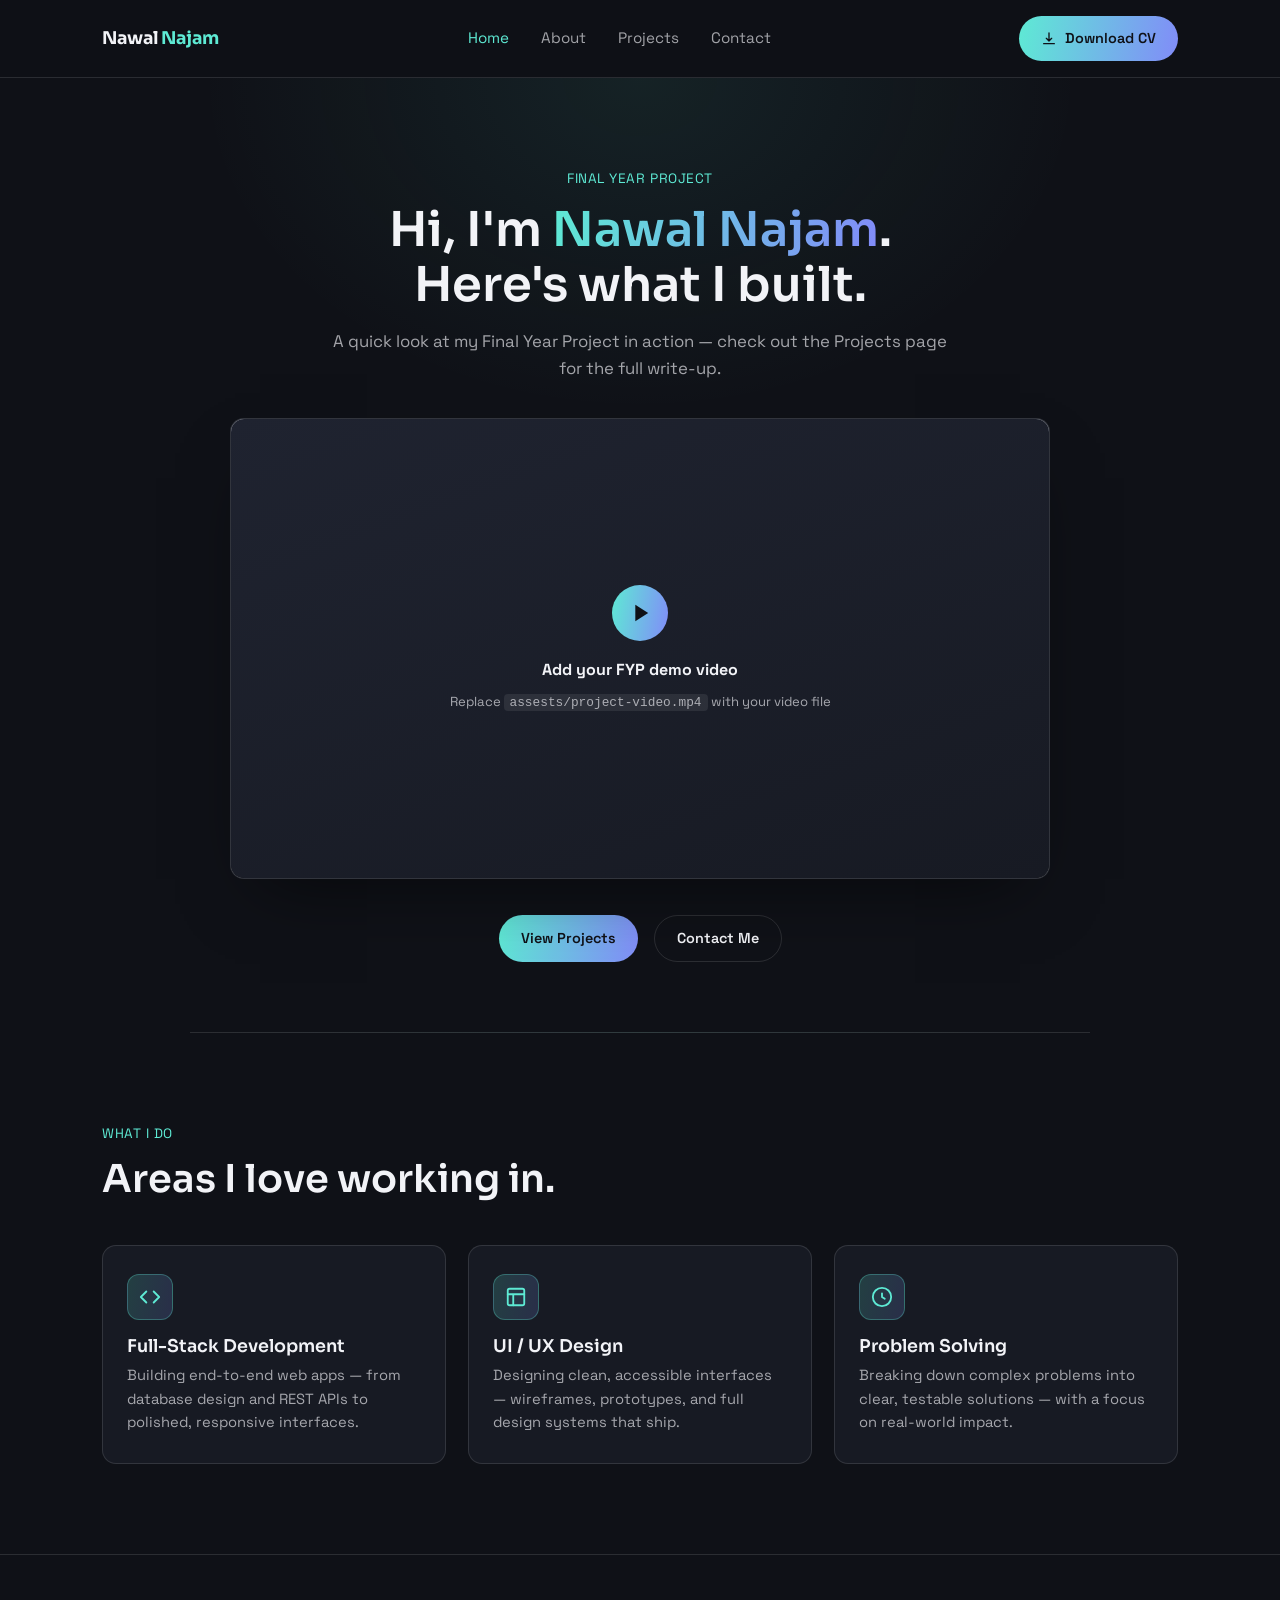
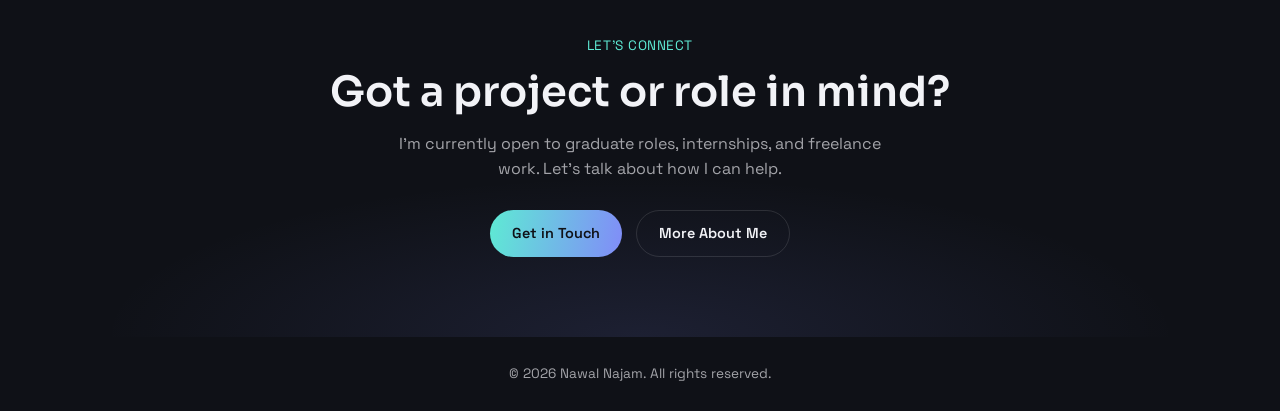
==== index.html @ 9804e381 "Initial portfolio commit" ====
<!DOCTYPE html>
<html lang="en">
<head>
<meta charset="UTF-8">
<meta name="viewport" content="width=device-width, initial-scale=1.0">
<title>Nawal Najam — Portfolio</title>
<link rel="preconnect" href="https://fonts.googleapis.com">
<link rel="preconnect" href="https://fonts.gstatic.com" crossorigin>
<link href="https://fonts.googleapis.com/css2?family=Space+Grotesk:wght@400;500;600;700&family=Sora:wght@500;600;700&display=swap" rel="stylesheet">
<style>
:root{
  --bg:#0f1117; --bg-2:#171a23; --bg-3:#1f2330;
  --text:#f2f3f7; --text-dim:rgba(242,243,247,0.65);
  --line:rgba(242,243,247,0.12);
  --accent:#5eead4; --accent-2:#818cf8;
  --radius:14px;
}
*{margin:0;padding:0;box-sizing:border-box;}
html{scroll-behavior:smooth;}
body{background:var(--bg);color:var(--text);font-family:'Space Grotesk',sans-serif;line-height:1.6;}
h1,h2,h3{font-family:'Sora',sans-serif;font-weight:600;line-height:1.15;}
a{color:inherit;text-decoration:none;}
ul{list-style:none;}
.section-inner,.nav-inner{max-width:1140px;margin:0 auto;padding:0 32px;}
.eyebrow{font-size:.85rem;color:var(--accent);letter-spacing:.04em;text-transform:uppercase;margin-bottom:12px;}

/* ===== NAVBAR ===== */
.navbar{position:sticky;top:0;z-index:100;background:rgba(15,17,23,.85);backdrop-filter:blur(12px);border-bottom:1px solid var(--line);}
.nav-inner{display:flex;align-items:center;justify-content:space-between;padding-top:16px;padding-bottom:16px;}

/* ===== ANIMATED LOGO ===== */
.logo{
  font-family:'Sora',sans-serif;
  font-size:1.1rem;
  font-weight:700;
  display:inline-flex;
  align-items:center;
  gap:2px;
}
.logo .word{
  display:inline-flex;
}
.logo .word span{
  display:inline-block;
  opacity:0;
  transform:translateY(-10px);
  animation:letterDrop .38s ease forwards;
}
.logo .word:not(.accent-word) span:nth-child(1){animation-delay:.10s;}
.logo .word:not(.accent-word) span:nth-child(2){animation-delay:.20s;}
.logo .word:not(.accent-word) span:nth-child(3){animation-delay:.30s;}
.logo .word:not(.accent-word) span:nth-child(4){animation-delay:.40s;}
.logo .word:not(.accent-word) span:nth-child(5){animation-delay:.50s;}
.logo .accent-word span{color:var(--accent);}
.logo .accent-word span:nth-child(1){animation-delay:.75s;}
.logo .accent-word span:nth-child(2){animation-delay:.85s;}
.logo .accent-word span:nth-child(3){animation-delay:.95s;}
.logo .accent-word span:nth-child(4){animation-delay:1.05s;}
.logo .accent-word span:nth-child(5){animation-delay:1.15s;}

@keyframes letterDrop{
  0%   { opacity:0; transform:translateY(-12px) scale(.75); }
  60%  { opacity:1; transform:translateY(3px) scale(1.08); }
  100% { opacity:1; transform:translateY(0) scale(1); }
}
.logo:hover .word span{
  text-shadow:0 0 12px rgba(94,234,212,.7);
  transition:text-shadow .3s ease;
}

.nav-links{display:flex;gap:32px;}
.nav-links a{font-size:.95rem;color:var(--text-dim);transition:color .2s;}
.nav-links a:hover{color:var(--text);}
.nav-right{display:flex;align-items:center;gap:16px;}
.btn{display:inline-flex;align-items:center;gap:8px;padding:11px 22px;border-radius:100px;font-size:.9rem;font-weight:600;cursor:pointer;border:none;transition:transform .2s,box-shadow .2s;}
.btn-download{background:linear-gradient(100deg,var(--accent),var(--accent-2));color:#0f1117;}
.btn-download:hover{transform:translateY(-2px);box-shadow:0 10px 26px -10px rgba(94,234,212,.5);}
.btn-primary{background:linear-gradient(100deg,var(--accent),var(--accent-2));color:#0f1117;}
.btn-primary:hover{transform:translateY(-2px);box-shadow:0 10px 26px -10px rgba(94,234,212,.5);}
.btn-ghost{border:1px solid var(--line);color:var(--text);background:transparent;}
.btn-ghost:hover{border-color:var(--accent);}
.hamburger{display:none;flex-direction:column;gap:5px;background:none;border:none;cursor:pointer;padding:4px;}
.hamburger span{width:24px;height:2px;background:var(--text);display:block;transition:all .3s;}
.mobile-panel{display:none;flex-direction:column;padding:8px 32px 22px;border-top:1px solid var(--line);}
.mobile-panel a{padding:13px 0;font-size:1rem;color:var(--text-dim);border-bottom:1px solid var(--line);}
.mobile-panel.show{display:flex;}
.mobile-download{margin-top:14px;text-align:center;background:linear-gradient(100deg,var(--accent),var(--accent-2));color:#0f1117!important;border-radius:100px;border-bottom:none!important;font-weight:600;}
@media (max-width:820px){.nav-links{display:none;}.hamburger{display:flex;}.btn-download{padding:9px 16px;font-size:.85rem;}}

/* ===== HERO ===== */
.hero{min-height:auto;padding:90px 32px 70px;max-width:900px;margin:0 auto;text-align:center;display:flex;flex-direction:column;align-items:center;gap:36px;background:radial-gradient(ellipse 70% 50% at 50% 0%,rgba(94,234,212,.08),transparent 70%);}
.hero-text h1{font-size:clamp(2rem,4.4vw,3rem);margin-bottom:16px;}

/* ⭐ ANIMATED HERO NAME */
.hero-text .accent{
  display:inline-block;
  background:linear-gradient(100deg,var(--accent),var(--accent-2),var(--accent),var(--accent-2));
  background-size:300% auto;
  -webkit-background-clip:text;
  background-clip:text;
  color:transparent;
  animation:heroShimmer 4s linear infinite, heroFloat 3s ease-in-out infinite;
}

@keyframes heroShimmer{
  0%   { background-position:0% center; }
  100% { background-position:300% center; }
}

@keyframes heroFloat{
  0%,100% { transform:translateY(0); filter:drop-shadow(0 0 0 rgba(94,234,212,0)); }
  50%     { transform:translateY(-4px); filter:drop-shadow(0 0 18px rgba(94,234,212,.55)); }
}

.hero-text .lede{color:var(--text-dim);font-size:1.05rem;max-width:56ch;margin:0 auto;}
.video-wrap{position:relative;width:100%;max-width:820px;aspect-ratio:16/9;border-radius:var(--radius);overflow:hidden;background:var(--bg-2);border:1px solid var(--line);box-shadow:0 30px 70px -30px rgba(0,0,0,.6);}
.video-wrap video{width:100%;height:100%;display:block;object-fit:cover;background:#000;}
.video-placeholder{position:absolute;inset:0;display:flex;flex-direction:column;align-items:center;justify-content:center;gap:10px;background:linear-gradient(160deg,var(--bg-3),var(--bg-2));pointer-events:none;text-align:center;padding:20px;}
.video-placeholder .play-icon{width:56px;height:56px;border-radius:50%;background:linear-gradient(100deg,var(--accent),var(--accent-2));color:#0f1117;display:flex;align-items:center;justify-content:center;margin-bottom:6px;}
.video-placeholder .hint{font-size:.82rem;color:var(--text-dim);line-height:1.5;}
.video-placeholder code{background:rgba(255,255,255,.08);padding:1px 6px;border-radius:4px;font-size:.8rem;}
.hero-actions{display:flex;gap:16px;flex-wrap:wrap;justify-content:center;}

/* ===== SECTIONS ===== */
section{padding:90px 0;border-bottom:1px solid var(--line);}
.section-title{font-size:clamp(1.8rem,3.6vw,2.4rem);margin-bottom:44px;}
footer{text-align:center;padding:26px;color:var(--text-dim);font-size:.85rem;}
.nav-links a.active,.mobile-panel a.active{color:var(--accent);}

/* ===== "WHAT I DO" CARDS ===== */
.do-grid{display:grid;grid-template-columns:repeat(3,1fr);gap:22px;}
.do-card{
  background:var(--bg-2);
  border:1px solid var(--line);
  border-radius:var(--radius);
  padding:28px 24px;
  transition:transform .25s ease, border-color .25s ease;
}
.do-card:hover{transform:translateY(-5px);border-color:rgba(94,234,212,.4);}
.do-icon{
  width:46px;height:46px;
  border-radius:12px;
  background:linear-gradient(100deg, rgba(94,234,212,.18), rgba(129,140,248,.18));
  border:1px solid rgba(94,234,212,.3);
  display:flex;align-items:center;justify-content:center;
  color:var(--accent);
  margin-bottom:16px;
}
.do-card h3{font-size:1.1rem;margin-bottom:8px;}
.do-card p{color:var(--text-dim);font-size:.92rem;}

/* ===== CTA SECTION ===== */
.cta-section{
  padding:80px 0;
  background:
    radial-gradient(ellipse 60% 60% at 50% 100%, rgba(129,140,248,.12), transparent 70%);
  border-bottom:none;
}
.cta-inner{
  max-width:760px;
  margin:0 auto;
  text-align:center;
  padding:0 32px;
}
.cta-inner h2{
  font-size:clamp(1.8rem,4vw,2.6rem);
  margin-bottom:14px;
}
.cta-inner p{
  color:var(--text-dim);
  max-width:52ch;
  margin:0 auto 28px;
}
.cta-actions{display:flex;gap:14px;justify-content:center;flex-wrap:wrap;}

@media (max-width:900px){
  section{padding:70px 0;}
  .do-grid{grid-template-columns:1fr 1fr;}
}
@media (max-width:760px){
  .section-inner,.nav-inner{padding:0 20px;}
  .nav-inner{padding-top:14px;padding-bottom:14px;}
  .logo{font-size:1rem;}
  section{padding:56px 0;}
  .hero{padding:56px 20px 44px;gap:24px;}
  .hero-text .lede{font-size:.98rem;}
  .hero-actions{width:100%;}
  .hero-actions .btn{flex:1;text-align:center;justify-content:center;}
  .do-grid{grid-template-columns:1fr;}
  .cta-inner{padding:0 20px;}
}
@media (max-width:480px){
  .section-inner,.nav-inner{padding:0 16px;}
  .mobile-panel{padding:8px 16px 20px;}
  .btn-download{padding:8px 14px;font-size:.8rem;}
  .btn-download svg{width:14px;height:14px;}
  .video-placeholder .play-icon{width:44px;height:44px;}
  .video-placeholder .hint{font-size:.76rem;}
}
</style>
</head>
<body>

<header class="navbar">
  <div class="nav-inner">
    <!-- ⭐ ANIMATED LOGO -->
    <a href="index.html" class="logo" aria-label="Nawal Najam">
      <span class="word">
        <span>N</span><span>a</span><span>w</span><span>a</span><span>l</span>
      </span>
      <span class="word accent-word">
        <span>N</span><span>a</span><span>j</span><span>a</span><span>m</span>
      </span>
    </a>

    <nav class="nav-links">
      <a href="index.html" data-page="index">Home</a>
      <a href="about.html" data-page="about">About</a>
      <a href="projects.html" data-page="projects">Projects</a>
      <a href="contact.html" data-page="contact">Contact</a>
    </nav>
    <div class="nav-right">
      <a href="assests/Nawal Najam Cv(1).pdf" download="NawalNajamCV.pdf" class="btn btn-download">
        <svg width="16" height="16" viewBox="0 0 24 24" fill="none" stroke="currentColor" stroke-width="2">
          <path d="M12 3v12m0 0l-4-4m4 4l4-4M4 19h16" stroke-linecap="round" stroke-linejoin="round"/>
        </svg>
        Download CV
      </a>
      <button class="hamburger" id="hamburger" aria-label="Open menu"><span></span><span></span><span></span></button>
    </div>
  </div>
  <div class="mobile-panel" id="mobilePanel">
    <a href="index.html" data-page="index">Home</a>
    <a href="about.html" data-page="about">About</a>
    <a href="projects.html" data-page="projects">Projects</a>
    <a href="contact.html" data-page="contact">Contact</a>
    <a href="assests/Nawal Najam Cv(1).pdf" download="NawalNajamCV.pdf" class="mobile-download">Download CV</a>
  </div>
</header>

<!-- ===== HERO ===== -->
<section class="hero">
  <div class="hero-text">
    <div class="eyebrow">Final Year Project</div>
    <h1>Hi, I'm <span class="accent">Nawal Najam</span>.<br>Here's what I built.</h1>
    <p class="lede">A quick look at my Final Year Project in action — check out the Projects page for the full write-up.</p>
  </div>
  <div class="video-wrap">
    <video id="fypVideo" controls preload="metadata" poster="assests/banner new.png">
      <source src="assests/project-video.mp4" type="video/mp4">
    </video>
    <div class="video-placeholder" id="videoPlaceholder" style="display:flex;">
      <div class="play-icon"><svg width="28" height="28" viewBox="0 0 24 24" fill="currentColor"><path d="M8 5v14l11-7z"/></svg></div>
      <p><strong>Add your FYP demo video</strong></p>
      <p class="hint">Replace <code>assests/project-video.mp4</code> with your video file</p>
    </div>
  </div>
  <div class="hero-actions">
    <a href="projects.html" class="btn btn-primary">View Projects</a>
    <a href="contact.html" class="btn btn-ghost">Contact Me</a>
  </div>
</section>

<!-- ===== WHAT I DO ===== -->
<section>
  <div class="section-inner">
    <div class="eyebrow">What I do</div>
    <h2 class="section-title">Areas I love working in.</h2>

    <div class="do-grid">
      <div class="do-card">
        <div class="do-icon">
          <svg width="22" height="22" viewBox="0 0 24 24" fill="none" stroke="currentColor" stroke-width="2">
            <path d="M16 18l6-6-6-6M8 6l-6 6 6 6" stroke-linecap="round" stroke-linejoin="round"/>
          </svg>
        </div>
        <h3>Full-Stack Development</h3>
        <p>Building end-to-end web apps — from database design and REST APIs to polished, responsive interfaces.</p>
      </div>

      <div class="do-card">
        <div class="do-icon">
          <svg width="22" height="22" viewBox="0 0 24 24" fill="none" stroke="currentColor" stroke-width="2">
            <rect x="3" y="3" width="18" height="18" rx="2"/>
            <path d="M3 9h18M9 21V9" stroke-linecap="round"/>
          </svg>
        </div>
        <h3>UI / UX Design</h3>
        <p>Designing clean, accessible interfaces — wireframes, prototypes, and full design systems that ship.</p>
      </div>

      <div class="do-card">
        <div class="do-icon">
          <svg width="22" height="22" viewBox="0 0 24 24" fill="none" stroke="currentColor" stroke-width="2">
            <circle cx="12" cy="12" r="10"/>
            <path d="M12 8v4l3 2" stroke-linecap="round" stroke-linejoin="round"/>
          </svg>
        </div>
        <h3>Problem Solving</h3>
        <p>Breaking down complex problems into clear, testable solutions — with a focus on real-world impact.</p>
      </div>
    </div>
  </div>
</section>

<!-- ===== CTA ===== -->
<section class="cta-section">
  <div class="cta-inner">
    <div class="eyebrow">Let's connect</div>
    <h2>Got a project or role in mind?</h2>
    <p>I'm currently open to graduate roles, internships, and freelance work. Let's talk about how I can help.</p>
    <div class="cta-actions">
      <a href="contact.html" class="btn btn-primary">Get in Touch</a>
      <a href="about.html" class="btn btn-ghost">More About Me</a>
    </div>
  </div>
</section>

<footer>© 2026 Nawal Najam. All rights reserved.</footer>
<script src="js/script.js"></script>
</body>
</html>
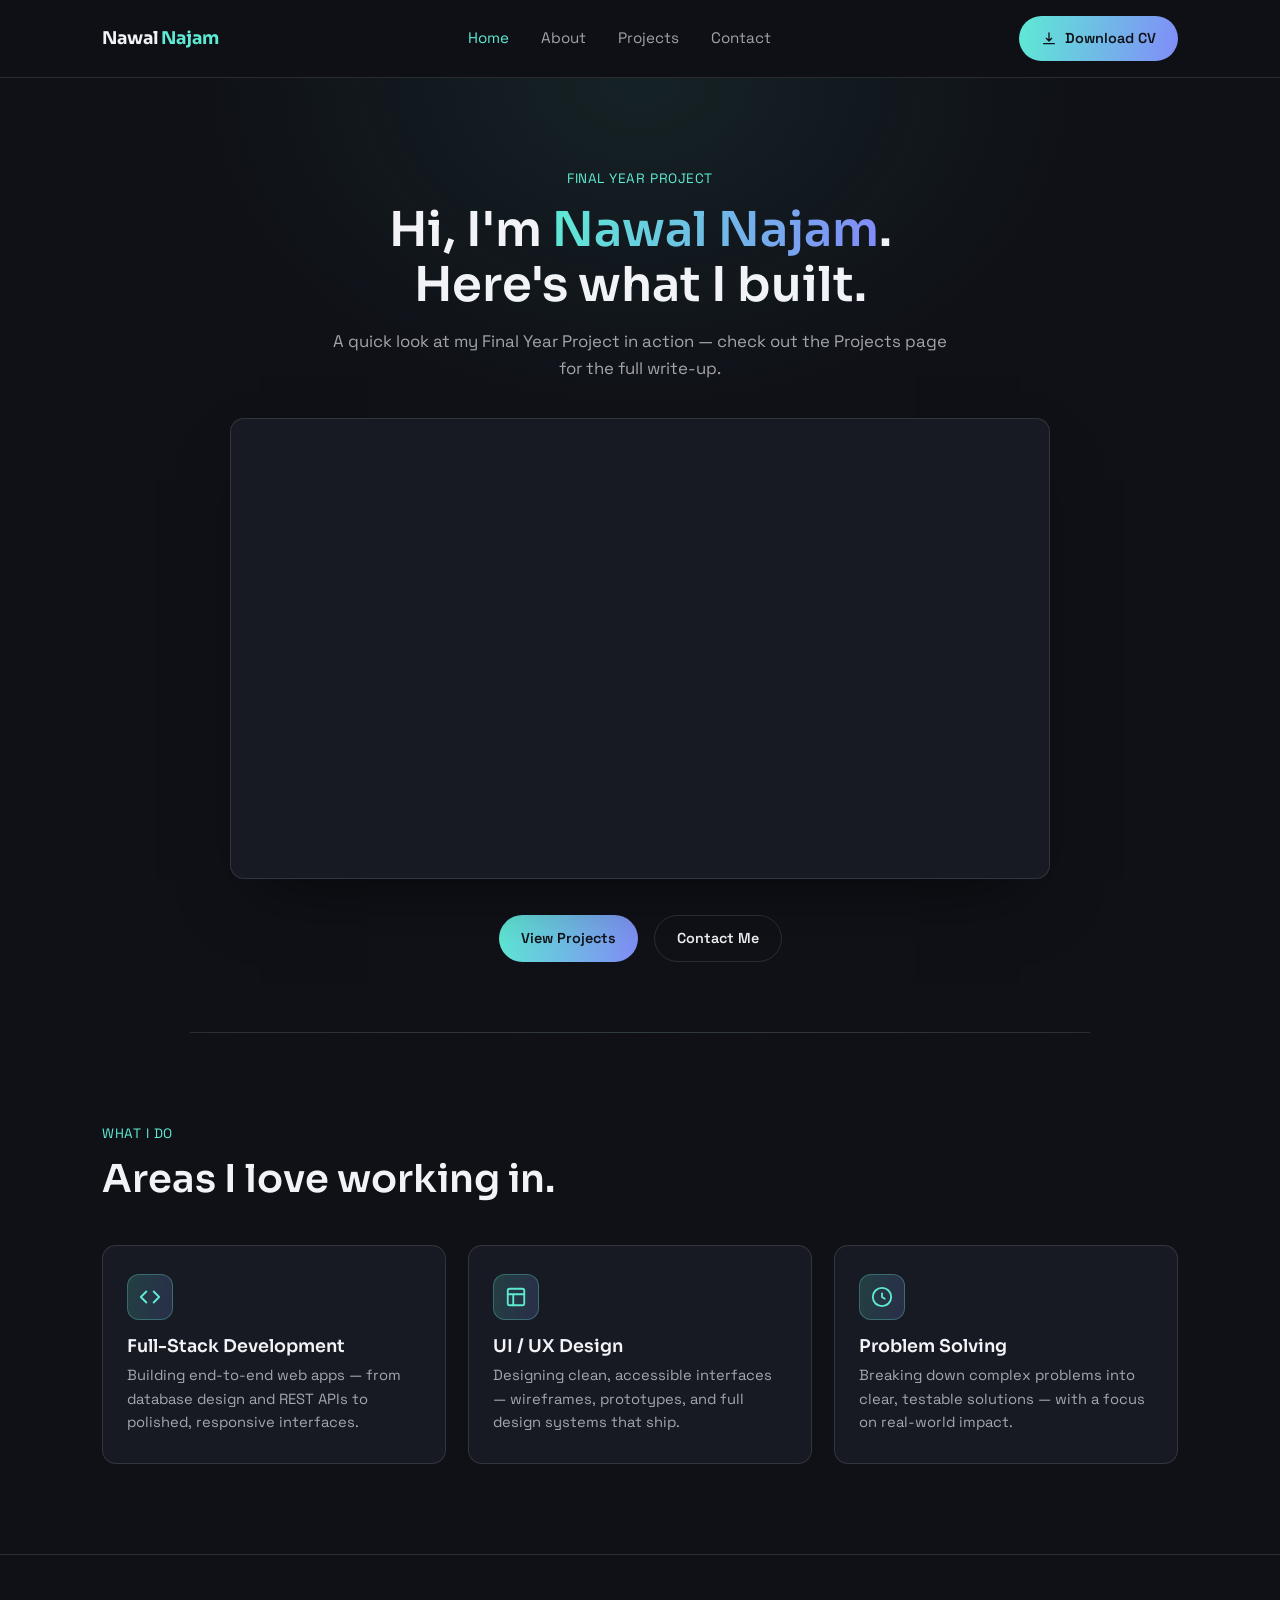
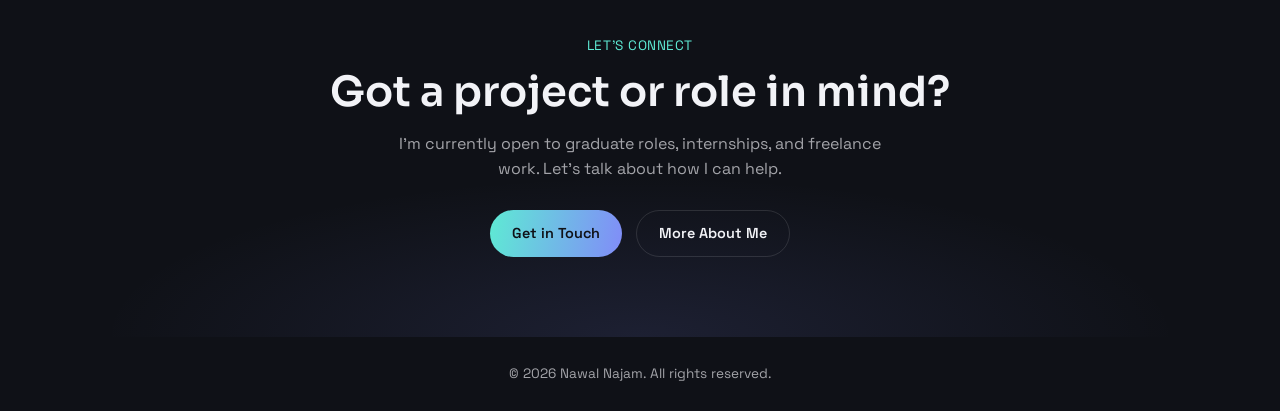
==== commit 5265488f: "Embed FYP demo video from YouTube" ====
--- a/index.html
+++ b/index.html
@@ -245,15 +245,18 @@
     <h1>Hi, I'm <span class="accent">Nawal Najam</span>.<br>Here's what I built.</h1>
     <p class="lede">A quick look at my Final Year Project in action — check out the Projects page for the full write-up.</p>
   </div>
-  <div class="video-wrap">
-    <video id="fypVideo" controls preload="metadata" poster="assests/banner new.png">
-      <source src="assests/project-video.mp4" type="video/mp4">
-    </video>
-    <div class="video-placeholder" id="videoPlaceholder" style="display:flex;">
-      <div class="play-icon"><svg width="28" height="28" viewBox="0 0 24 24" fill="currentColor"><path d="M8 5v14l11-7z"/></svg></div>
-      <p><strong>Add your FYP demo video</strong></p>
-      <p class="hint">Replace <code>assests/project-video.mp4</code> with your video file</p>
-    </div>
+<div class="video-wrap">
+  <iframe
+    src="https://www.youtube.com/embed/ao7VXri1sjA"
+    title="Car Trade Hub — FYP Demo"
+    frameborder="0"
+    allow="accelerometer; autoplay; clipboard-write; encrypted-media; gyroscope; picture-in-picture; web-share"
+    referrerpolicy="strict-origin-when-cross-origin"
+    allowfullscreen
+    style="width:100%;height:100%;display:block;border:0;">
+  </iframe>
+</div>
+</div>
   </div>
   <div class="hero-actions">
     <a href="projects.html" class="btn btn-primary">View Projects</a>
